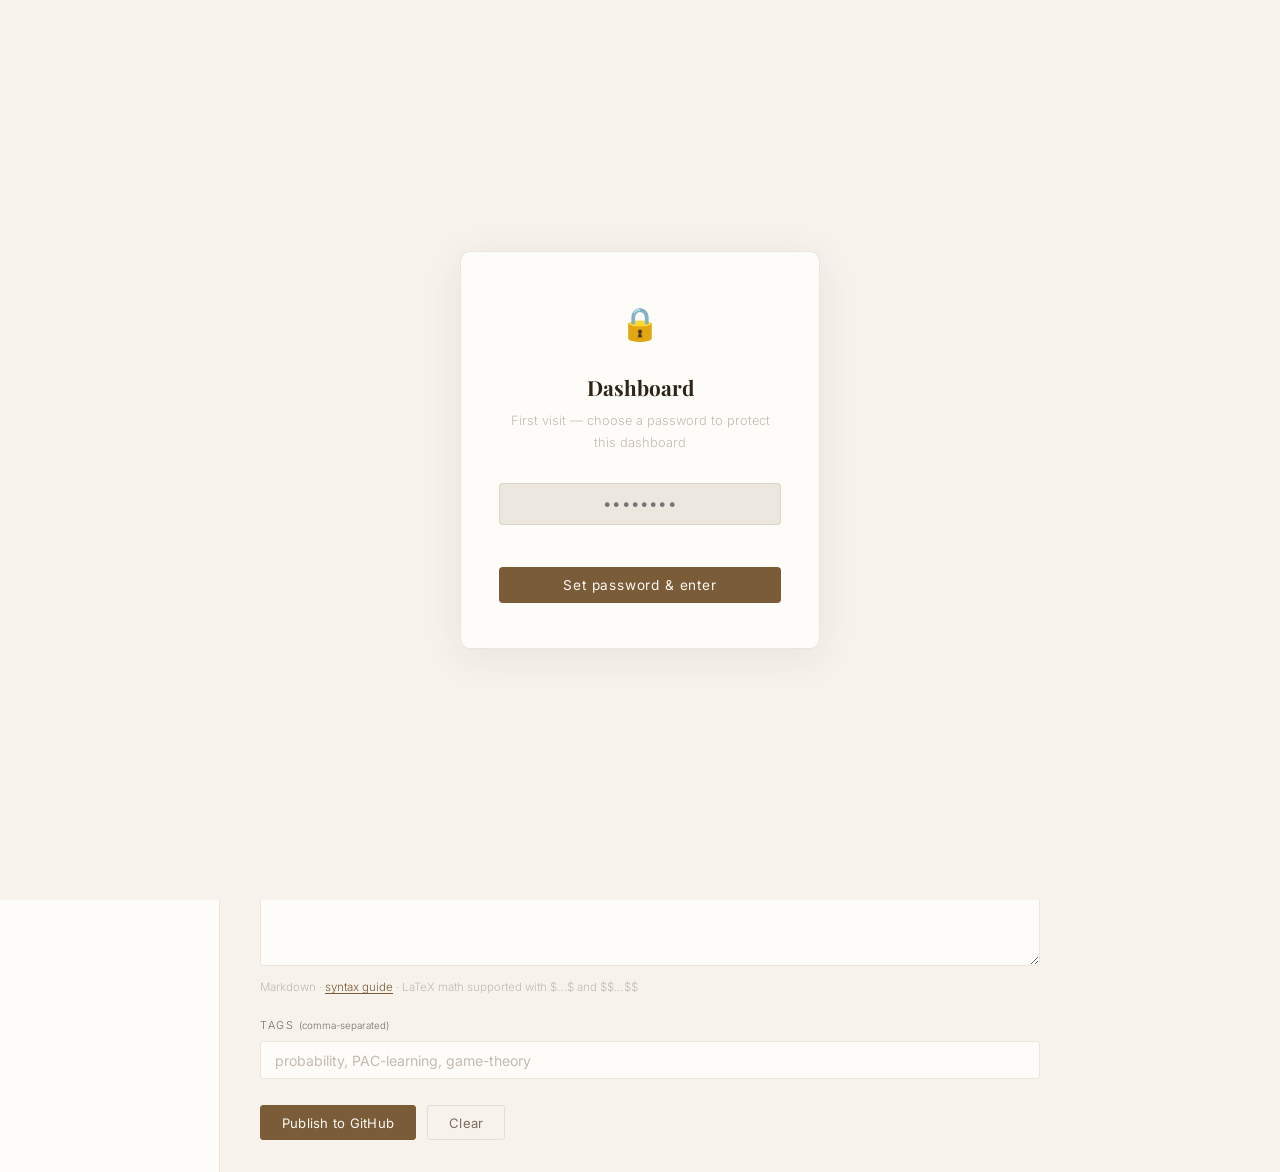
==== dashboard.html @ 89098803 "Structure" ====
<!DOCTYPE html>
<html lang="en">
<head>
  <meta charset="UTF-8"/>
  <meta name="viewport" content="width=device-width, initial-scale=1.0"/>
  <title>Dashboard — Jennifer Nguyen</title>
  <link rel="preconnect" href="https://fonts.googleapis.com"/>
  <link href="https://fonts.googleapis.com/css2?family=Playfair+Display:ital,wght@0,400;0,600;0,700;1,400&family=Inter:wght@300;400;500&family=JetBrains+Mono:wght@400;500&display=swap" rel="stylesheet"/>
  <style>
    :root {
      --bg:       #F7F3EC;
      --bg-alt:   #EDE8DF;
      --card:     #FEFCF8;
      --accent:   #7A5C38;
      --accent2:  #B8832A;
      --ink:      #2C2416;
      --muted:    #7A6E62;
      --faint:    #C4BAB0;
      --border:   rgba(122,92,56,0.14);
      --border-hi:rgba(122,92,56,0.32);
      --green:    #4A7C59;
      --red:      #9B3A3A;
      --shadow:   rgba(44,36,22,0.07);
    }

    *,*::before,*::after{box-sizing:border-box;margin:0;padding:0}
    html{scroll-behavior:smooth}
    body{background:var(--bg);color:var(--ink);font-family:'Inter',sans-serif;font-weight:300;line-height:1.7;min-height:100vh;-webkit-font-smoothing:antialiased}
    a{color:inherit;text-decoration:none}
    button{cursor:pointer;font-family:inherit}

    /* ── TOP BAR ── */
    .topbar{
      position:sticky;top:0;z-index:100;
      display:flex;align-items:center;justify-content:space-between;
      padding:.9rem 2rem;
      background:rgba(247,243,236,.95);backdrop-filter:blur(12px);
      border-bottom:1px solid var(--border);
    }
    .topbar-left{display:flex;align-items:center;gap:1.2rem}
    .topbar-logo{font-family:'Playfair Display',serif;font-size:1rem;color:var(--accent)}
    .topbar-badge{font-size:.65rem;letter-spacing:.12em;text-transform:uppercase;background:var(--bg-alt);color:var(--muted);padding:.2rem .6rem;border-radius:20px;border:1px solid var(--border)}
    .topbar-right{display:flex;align-items:center;gap:.8rem}
    .topbar-site-link{font-size:.75rem;color:var(--muted);letter-spacing:.06em;display:flex;align-items:center;gap:.35rem;transition:color .18s}
    .topbar-site-link:hover{color:var(--accent)}

    /* ── LAYOUT ── */
    .layout{display:grid;grid-template-columns:220px 1fr;min-height:calc(100vh - 53px)}

    /* ── SIDEBAR ── */
    .sidebar{border-right:1px solid var(--border);padding:1.5rem 1rem;display:flex;flex-direction:column;gap:.2rem;background:var(--card)}
    .sidebar-label{font-size:.62rem;letter-spacing:.18em;text-transform:uppercase;color:var(--faint);padding:.5rem .6rem .3rem;margin-top:.8rem}
    .sidebar-label:first-child{margin-top:0}
    .nav-btn{
      display:flex;align-items:center;gap:.7rem;
      padding:.55rem .75rem;border-radius:4px;
      font-size:.84rem;color:var(--muted);
      background:none;border:none;width:100%;text-align:left;
      transition:background .18s,color .18s;
    }
    .nav-btn:hover{background:var(--bg-alt);color:var(--ink)}
    .nav-btn.active{background:rgba(122,92,56,.1);color:var(--accent);font-weight:500}
    .nav-btn-icon{font-size:.95rem;width:1.1rem;text-align:center;flex-shrink:0}

    /* ── MAIN ── */
    .main{padding:2rem 2.5rem;max-width:860px}

    /* ── VIEWS ── */
    .view{display:none}
    .view.active{display:block}

    /* ── SECTION TITLES ── */
    .view-title{font-family:'Playfair Display',serif;font-size:1.4rem;color:var(--ink);margin-bottom:.4rem}
    .view-sub{font-size:.83rem;color:var(--muted);margin-bottom:2rem}

    /* ── GITHUB CONNECT ── */
    .connect-card{
      background:var(--card);border:1px solid var(--border);border-radius:8px;
      padding:2rem;max-width:520px;
    }
    .connect-status{
      display:flex;align-items:center;gap:.6rem;
      font-size:.82rem;margin-bottom:1.5rem;
      padding:.6rem .9rem;border-radius:4px;
      background:var(--bg-alt);border:1px solid var(--border);
    }
    .status-dot{width:7px;height:7px;border-radius:50%;flex-shrink:0}
    .status-dot.connected{background:var(--green)}
    .status-dot.disconnected{background:var(--faint)}
    .connect-steps{font-size:.8rem;color:var(--muted);line-height:1.9;margin-bottom:1.5rem}
    .connect-steps a{color:var(--accent);text-decoration:underline;text-underline-offset:2px}
    .connect-steps ol{padding-left:1.2rem}
    .connect-steps li{margin-bottom:.3rem}

    /* ── FORMS ── */
    .form-group{margin-bottom:1.2rem}
    .form-label{display:block;font-size:.68rem;letter-spacing:.14em;text-transform:uppercase;color:var(--muted);margin-bottom:.42rem}
    .form-input,.form-textarea,.form-select{
      width:100%;background:var(--card);border:1px solid var(--border);border-radius:4px;
      padding:.6rem .85rem;color:var(--ink);font-family:'Inter',sans-serif;font-size:.88rem;
      outline:none;transition:border-color .18s,box-shadow .18s;-webkit-appearance:none;
    }
    .form-input:focus,.form-textarea:focus,.form-select:focus{border-color:var(--accent);box-shadow:0 0 0 3px rgba(122,92,56,.09)}
    .form-input::placeholder,.form-textarea::placeholder{color:var(--faint)}
    .form-textarea{resize:vertical;min-height:260px;line-height:1.75;font-size:.88rem}
    .form-textarea.mono{font-family:'JetBrains Mono',monospace;font-size:.82rem}
    .form-row{display:grid;grid-template-columns:1fr 1fr;gap:1rem}
    .form-hint{font-size:.72rem;color:var(--faint);margin-top:.3rem;line-height:1.5}
    .form-hint a{color:var(--accent);text-decoration:underline;text-underline-offset:2px}
    .form-actions{display:flex;gap:.7rem;margin-top:1.6rem;align-items:center}

    /* ── BUTTONS ── */
    .btn{font-size:.82rem;padding:.55rem 1.3rem;border-radius:3px;letter-spacing:.02em;transition:all .18s;border:1px solid transparent;display:inline-flex;align-items:center;gap:.45rem}
    .btn-primary{background:var(--accent);color:#FDF9F4;border-color:var(--accent)}
    .btn-primary:hover{opacity:.86}
    .btn-primary:disabled{opacity:.45;cursor:not-allowed}
    .btn-ghost{background:none;color:var(--muted);border-color:var(--border)}
    .btn-ghost:hover{border-color:var(--accent);color:var(--accent)}
    .btn-danger{background:none;color:var(--red);border-color:rgba(155,58,58,.25)}
    .btn-danger:hover{background:rgba(155,58,58,.07)}
    .btn-sm{font-size:.72rem;padding:.28rem .65rem;border-radius:3px;border:1px solid var(--border);color:var(--muted);background:none;transition:all .18s}
    .btn-sm:hover{border-color:var(--accent);color:var(--accent)}
    .btn-sm.del:hover{border-color:var(--red);color:var(--red)}

    /* ── TOOLBAR (editor) ── */
    .editor-toolbar{
      display:flex;gap:.3rem;flex-wrap:wrap;
      padding:.6rem .8rem;background:var(--bg-alt);
      border:1px solid var(--border);border-bottom:none;
      border-radius:4px 4px 0 0;
    }
    .editor-toolbar + .form-textarea{border-radius:0 0 4px 4px}
    .tool-btn{
      font-size:.72rem;padding:.22rem .55rem;border-radius:3px;
      border:1px solid var(--border);color:var(--muted);background:var(--card);
      transition:all .15s;font-family:'JetBrains Mono',monospace;
    }
    .tool-btn:hover{border-color:var(--accent);color:var(--accent)}
    .tool-sep{width:1px;background:var(--border);margin:0 .2rem;align-self:stretch}

    /* ── PREVIEW ── */
    .preview-pane{
      background:var(--card);border:1px solid var(--border);border-radius:4px;
      padding:1.5rem 1.8rem;min-height:200px;
      font-size:.9rem;color:var(--muted);line-height:1.85;
      display:none;
    }
    .preview-pane.visible{display:block}
    .preview-pane h1,.preview-pane h2,.preview-pane h3{font-family:'Playfair Display',serif;color:var(--ink);margin:1.2rem 0 .5rem}
    .preview-pane h1{font-size:1.5rem}
    .preview-pane h2{font-size:1.2rem}
    .preview-pane h3{font-size:1rem}
    .preview-pane p{margin-bottom:.9rem}
    .preview-pane code{font-family:'JetBrains Mono',monospace;font-size:.8rem;background:var(--bg-alt);padding:.1rem .35rem;border-radius:3px;color:var(--ink)}
    .preview-pane pre{background:var(--bg-alt);padding:1rem;border-radius:4px;overflow-x:auto;margin-bottom:.9rem}
    .preview-pane pre code{background:none;padding:0}
    .preview-pane blockquote{border-left:3px solid var(--accent);padding-left:1rem;color:var(--muted);font-style:italic;margin-bottom:.9rem}
    .preview-pane strong{color:var(--ink);font-weight:500}
    .preview-pane em{font-style:italic}
    .preview-pane ul,.preview-pane ol{padding-left:1.4rem;margin-bottom:.9rem}
    .preview-pane li{margin-bottom:.3rem}
    .preview-pane a{color:var(--accent);text-decoration:underline;text-underline-offset:2px}
    .preview-tab-bar{display:flex;gap:.4rem;margin-bottom:0}
    .preview-tab{font-size:.73rem;padding:.3rem .8rem;border:1px solid var(--border);border-bottom:none;border-radius:3px 3px 0 0;color:var(--muted);background:var(--bg-alt);transition:all .15s}
    .preview-tab.active{background:var(--card);color:var(--accent);border-color:var(--border);border-bottom-color:var(--card)}

    /* ── POSTS LIST ── */
    .posts-list{display:flex;flex-direction:column;gap:0}
    .post-row{
      display:flex;align-items:center;gap:1rem;
      padding:1rem 0;border-bottom:1px solid var(--border);
    }
    .post-row:last-child{border-bottom:none}
    .post-info{flex:1;min-width:0}
    .post-row-title{font-size:.9rem;color:var(--ink);font-weight:400;white-space:nowrap;overflow:hidden;text-overflow:ellipsis;margin-bottom:.18rem}
    .post-row-meta{font-size:.7rem;color:var(--faint);display:flex;gap:.9rem;align-items:center}
    .post-row-cat{display:inline-block;font-size:.62rem;letter-spacing:.08em;text-transform:uppercase;padding:.1rem .45rem;border-radius:2px;border:1px solid var(--border);color:var(--accent2)}
    .post-row-actions{display:flex;gap:.4rem;flex-shrink:0}
    .post-empty{padding:3rem 0;color:var(--faint);font-style:italic;font-size:.88rem}

    /* ── STATUS / ALERTS ── */
    .alert{
      display:flex;align-items:flex-start;gap:.7rem;
      padding:.8rem 1rem;border-radius:4px;font-size:.82rem;line-height:1.5;
      margin-bottom:1.2rem;
    }
    .alert.success{background:rgba(74,124,89,.09);border:1px solid rgba(74,124,89,.25);color:var(--green)}
    .alert.error{background:rgba(155,58,58,.08);border:1px solid rgba(155,58,58,.22);color:var(--red)}
    .alert.info{background:rgba(122,92,56,.07);border:1px solid var(--border);color:var(--muted)}
    .alert-icon{flex-shrink:0;margin-top:.1rem}

    /* ── SPINNER ── */
    .spinner{
      width:14px;height:14px;border:2px solid rgba(255,255,255,.3);
      border-top-color:#FDF9F4;border-radius:50%;
      animation:spin .7s linear infinite;flex-shrink:0;
    }
    @keyframes spin{to{transform:rotate(360deg)}}

    /* ── SETTINGS ── */
    .settings-section{margin-bottom:2.5rem;padding-bottom:2.5rem;border-bottom:1px solid var(--border)}
    .settings-section:last-child{border-bottom:none}
    .settings-title{font-size:.75rem;letter-spacing:.16em;text-transform:uppercase;color:var(--accent2);margin-bottom:1.2rem}
    .token-display{
      display:flex;align-items:center;gap:.6rem;
      background:var(--bg-alt);border:1px solid var(--border);border-radius:4px;
      padding:.55rem .85rem;font-family:'JetBrains Mono',monospace;font-size:.78rem;color:var(--muted);
    }
    .token-display span{flex:1;overflow:hidden;text-overflow:ellipsis;white-space:nowrap}

    /* ── RESPONSIVE ── */
    @media(max-width:680px){
      .layout{grid-template-columns:1fr}
      .sidebar{display:flex;flex-direction:row;flex-wrap:wrap;border-right:none;border-bottom:1px solid var(--border);padding:.8rem}
      .sidebar-label{display:none}
      .main{padding:1.4rem}
      .form-row{grid-template-columns:1fr}
    }
    /* ── LOCK SCREEN ── */
    .lock-screen{
      position:fixed;inset:0;z-index:9999;
      background:var(--bg);
      display:flex;align-items:center;justify-content:center;
    }
    .lock-card{
      background:var(--card);border:1px solid var(--border);border-radius:10px;
      padding:2.8rem 2.4rem;width:100%;max-width:360px;text-align:center;
      box-shadow:0 8px 40px var(--shadow);
    }
    .lock-icon{font-size:2rem;margin-bottom:1.2rem}
    .lock-title{font-family:'Playfair Display',serif;font-size:1.3rem;color:var(--ink);margin-bottom:.3rem}
    .lock-sub{font-size:.8rem;color:var(--faint);margin-bottom:1.8rem}
    .lock-input{
      width:100%;background:var(--bg-alt);border:1px solid var(--border);border-radius:4px;
      padding:.65rem 1rem;color:var(--ink);font-family:'Inter',sans-serif;font-size:.95rem;
      outline:none;text-align:center;letter-spacing:.08em;transition:border-color .18s,box-shadow .18s;
      margin-bottom:1rem;
    }
    .lock-input:focus{border-color:var(--accent);box-shadow:0 0 0 3px rgba(122,92,56,.09)}
    .lock-input.shake{animation:shake .35s ease}
    .lock-error{font-size:.75rem;color:var(--red);margin-bottom:.8rem;min-height:1.1em}
    .lock-btn{
      width:100%;padding:.65rem;background:var(--accent);color:#FDF9F4;
      border:none;border-radius:4px;font-size:.85rem;letter-spacing:.06em;
      font-family:'Inter',sans-serif;cursor:pointer;transition:opacity .18s;
    }
    .lock-btn:hover{opacity:.86}
    @keyframes shake{0%,100%{transform:translateX(0)}20%{transform:translateX(-8px)}40%{transform:translateX(8px)}60%{transform:translateX(-5px)}80%{transform:translateX(5px)}}
  </style>
</head>
<body>

<!-- LOCK SCREEN -->
<div class="lock-screen" id="lock-screen">
  <div class="lock-card">
    <div class="lock-icon">🔒</div>
    <h1 class="lock-title">Dashboard</h1>
    <p class="lock-sub">Enter your password to continue</p>
    <input class="lock-input" type="password" id="lock-input" placeholder="••••••••" autocomplete="current-password" maxlength="64"/>
    <div class="lock-error" id="lock-error"></div>
    <button class="lock-btn" id="lock-btn">Unlock</button>
  </div>
</div>
<header class="topbar">
  <div class="topbar-left">
    <span class="topbar-logo">Jennifer Nguyen</span>
    <span class="topbar-badge">Dashboard</span>
  </div>
  <div class="topbar-right">
    <a class="topbar-site-link" href="index.html">
      <svg width="13" height="13" viewBox="0 0 24 24" fill="none" stroke="currentColor" stroke-width="2" stroke-linecap="round" stroke-linejoin="round"><path d="M18 13v6a2 2 0 0 1-2 2H5a2 2 0 0 1-2-2V8a2 2 0 0 1 2-2h6"/><polyline points="15 3 21 3 21 9"/><line x1="10" y1="14" x2="21" y2="3"/></svg>
      View site
    </a>
    <div id="topbar-status" style="font-size:.75rem;color:var(--faint)">Not connected</div>
    <button onclick="lockDashboard()" style="font-size:.72rem;padding:.3rem .75rem;border:1px solid var(--border);border-radius:3px;background:none;color:var(--muted);cursor:pointer;transition:all .18s" onmouseover="this.style.color='var(--accent)';this.style.borderColor='var(--accent)'" onmouseout="this.style.color='var(--muted)';this.style.borderColor='var(--border)'">🔒 Lock</button>
  </div>
</header>

<div class="layout">

  <!-- SIDEBAR -->
  <aside class="sidebar">
    <span class="sidebar-label">Content</span>
    <button class="nav-btn active" data-view="write">
      <span class="nav-btn-icon">✏️</span> New post
    </button>
    <button class="nav-btn" data-view="posts">
      <span class="nav-btn-icon">📂</span> All posts
    </button>
    <span class="sidebar-label">Setup</span>
    <button class="nav-btn" data-view="connect">
      <span class="nav-btn-icon">🔗</span> GitHub
    </button>
    <button class="nav-btn" data-view="settings">
      <span class="nav-btn-icon">⚙️</span> Settings
    </button>
  </aside>

  <!-- MAIN -->
  <main class="main">

    <!-- ── VIEW: WRITE ── -->
    <div class="view active" id="view-write">
      <h1 class="view-title">New post</h1>
      <p class="view-sub">Write your post below. It will be saved as a Markdown file in your GitHub repo.</p>

      <div id="write-alert"></div>

      <form id="write-form" novalidate>
        <div class="form-row">
          <div class="form-group">
            <label class="form-label" for="p-category">Section</label>
            <select class="form-select" name="category" id="p-category">
              <option value="stories">Personal Stories</option>
              <option value="math">Pure Math</option>
              <option value="research">AI Research</option>
              <option value="achievements">Achievements</option>
              <option value="scholarships">Scholarships</option>
              <option value="publications">Publications</option>
            </select>
          </div>
          <div class="form-group">
            <label class="form-label" for="p-date">Date</label>
            <input class="form-input" type="date" name="date" id="p-date"/>
          </div>
        </div>

        <div class="form-group">
          <label class="form-label" for="p-title">Title *</label>
          <input class="form-input" type="text" name="title" id="p-title" placeholder="e.g. On the Sample Complexity of PAC Learning" required/>
        </div>

        <div class="form-group">
          <label class="form-label" for="p-excerpt">Summary <span style="font-weight:300;text-transform:none;letter-spacing:0;font-size:.9em">(optional — shown as preview)</span></label>
          <input class="form-input" type="text" name="excerpt" id="p-excerpt" placeholder="One sentence that captures the post"/>
        </div>

        <div class="form-group">
          <label class="form-label">Content * <span style="font-weight:300;text-transform:none;letter-spacing:0;font-size:.9em">— Markdown supported</span></label>
          <div class="preview-tab-bar">
            <button type="button" class="preview-tab active" id="tab-write">Write</button>
            <button type="button" class="preview-tab" id="tab-preview">Preview</button>
          </div>
          <div class="editor-toolbar" id="editor-toolbar">
            <button type="button" class="tool-btn" data-wrap="**" title="Bold">B</button>
            <button type="button" class="tool-btn" data-wrap="*" title="Italic"><em>i</em></button>
            <button type="button" class="tool-btn" data-prefix="## " title="Heading">H2</button>
            <button type="button" class="tool-btn" data-prefix="### " title="Heading 3">H3</button>
            <div class="tool-sep"></div>
            <button type="button" class="tool-btn" data-prefix="- " title="List">— list</button>
            <button type="button" class="tool-btn" data-prefix="> " title="Quote">" quote</button>
            <button type="button" class="tool-btn" data-wrap="`" title="Inline code">` code</button>
            <button type="button" class="tool-btn" data-block="```\n" data-blockend="\n```" title="Code block">``` block</button>
            <div class="tool-sep"></div>
            <button type="button" class="tool-btn" data-insert="$$\n\n$$" title="Math block">∑ math</button>
          </div>
          <textarea class="form-textarea mono" name="body" id="p-body" rows="18"
            placeholder="Write in Markdown. Use ## for headings, **bold**, *italic*, `code`, > blockquote.

For math: use $inline$ or $$block$$ (LaTeX)."></textarea>
          <div class="preview-pane" id="preview-pane"></div>
          <p class="form-hint">Markdown · <a href="https://www.markdownguide.org/basic-syntax/" target="_blank" rel="noopener">syntax guide</a> · LaTeX math supported with $…$ and $$…$$</p>
        </div>

        <div class="form-group">
          <label class="form-label" for="p-tags">Tags <span style="font-weight:300;text-transform:none;letter-spacing:0;font-size:.9em">(comma-separated)</span></label>
          <input class="form-input" type="text" name="tags" id="p-tags" placeholder="probability, PAC-learning, game-theory"/>
        </div>

        <div class="form-actions">
          <button type="submit" class="btn btn-primary" id="publish-btn">
            Publish to GitHub
          </button>
          <button type="reset" class="btn btn-ghost">Clear</button>
          <span id="publish-status" style="font-size:.78rem;color:var(--muted)"></span>
        </div>
      </form>
    </div>

    <!-- ── VIEW: POSTS ── -->
    <div class="view" id="view-posts">
      <h1 class="view-title">All posts</h1>
      <p class="view-sub">Posts saved in your GitHub repo. Click a title to edit.</p>
      <div id="posts-alert"></div>
      <div style="display:flex;justify-content:space-between;align-items:center;margin-bottom:1.2rem">
        <select class="form-select" id="filter-cat" style="width:auto;min-width:180px">
          <option value="">All sections</option>
          <option value="stories">Personal Stories</option>
          <option value="math">Pure Math</option>
          <option value="research">AI Research</option>
          <option value="achievements">Achievements</option>
          <option value="scholarships">Scholarships</option>
          <option value="publications">Publications</option>
        </select>
        <button class="btn btn-ghost" id="refresh-btn" style="font-size:.75rem">↺ Refresh</button>
      </div>
      <div class="posts-list" id="posts-list">
        <p class="post-empty">Connect to GitHub first, then your posts will appear here.</p>
      </div>
    </div>

    <!-- ── VIEW: CONNECT ── -->
    <div class="view" id="view-connect">
      <h1 class="view-title">Connect GitHub</h1>
      <p class="view-sub">Your posts will be saved as Markdown files in your repo. This only needs to be set up once.</p>

      <div id="connect-alert"></div>

      <div class="connect-card">
        <div class="connect-status">
          <span class="status-dot" id="status-dot"></span>
          <span id="status-text">Not connected</span>
        </div>

        <div class="connect-steps">
          <ol>
            <li>Go to <a href="https://github.com/settings/tokens/new" target="_blank" rel="noopener">github.com/settings/tokens/new</a></li>
            <li>Name it <strong>portfolio-dashboard</strong></li>
            <li>Set expiration to <strong>No expiration</strong></li>
            <li>Check the <strong>repo</strong> scope (full control)</li>
            <li>Click <strong>Generate token</strong> and paste it below</li>
          </ol>
        </div>

        <form id="connect-form" novalidate>
          <div class="form-group">
            <label class="form-label" for="gh-token">Personal Access Token</label>
            <input class="form-input" type="password" id="gh-token" placeholder="ghp_xxxxxxxxxxxxxxxxxxxx" autocomplete="off"/>
            <p class="form-hint">Stored only in your browser's localStorage. Never shared.</p>
          </div>
          <div class="form-group">
            <label class="form-label" for="gh-owner">GitHub Username</label>
            <input class="form-input" type="text" id="gh-owner" placeholder="yourusername"/>
          </div>
          <div class="form-group">
            <label class="form-label" for="gh-repo">Repository Name</label>
            <input class="form-input" type="text" id="gh-repo" placeholder="yourusername.github.io"/>
            <p class="form-hint">The repo where your site lives.</p>
          </div>
          <div class="form-actions">
            <button type="submit" class="btn btn-primary" id="connect-btn">Save &amp; verify</button>
            <button type="button" class="btn btn-danger" id="disconnect-btn" style="display:none">Disconnect</button>
          </div>
        </form>
      </div>
    </div>

    <!-- ── VIEW: SETTINGS ── -->
    <div class="view" id="view-settings">
      <h1 class="view-title">Settings</h1>
      <p class="view-sub">Manage your profile and site preferences.</p>

      <div class="settings-section">
        <p class="settings-title">Profile</p>
        <form id="profile-form" novalidate>
          <div class="form-group">
            <label class="form-label" for="s-name">Name</label>
            <input class="form-input" type="text" name="name" id="s-name" placeholder="Jennifer Nguyen"/>
          </div>
          <div class="form-group">
            <label class="form-label" for="s-tagline">Tagline</label>
            <input class="form-input" type="text" name="tagline" id="s-tagline" placeholder="Computer Science · Mathematics · AI Research"/>
          </div>
          <div class="form-group">
            <label class="form-label" for="s-bio">Bio</label>
            <textarea class="form-textarea" name="bio" id="s-bio" rows="3" style="min-height:80px" placeholder="Short intro shown on the homepage."></textarea>
          </div>
          <div class="form-group">
            <label class="form-label" for="s-photo">Profile photo URL</label>
            <input class="form-input" type="url" name="photoUrl" id="s-photo" placeholder="https://raw.githubusercontent.com/you/repo/main/photo.jpg"/>
            <p class="form-hint">Upload an image to your GitHub repo and paste the raw URL here.</p>
          </div>
          <div class="form-group">
            <label class="form-label" for="s-email">Email</label>
            <input class="form-input" type="email" name="email" id="s-email" placeholder="you@example.com"/>
          </div>
          <div class="form-group">
            <label class="form-label" for="s-github">GitHub username</label>
            <input class="form-input" type="text" name="github" id="s-github" placeholder="yourusername"/>
          </div>
          <div class="form-group">
            <label class="form-label" for="s-linkedin">LinkedIn username</label>
            <input class="form-input" type="text" name="linkedin" id="s-linkedin" placeholder="yourusername"/>
          </div>
          <div class="form-actions">
            <button type="submit" class="btn btn-primary">Save profile</button>
            <span id="profile-saved" style="font-size:.78rem;color:var(--green);display:none">✓ Saved</span>
          </div>
        </form>
      </div>

      <div class="settings-section">
        <p class="settings-title">Change Password</p>
        <div class="form-group">
          <label class="form-label" for="pw-current">Current password</label>
          <input class="form-input" type="password" id="pw-current" placeholder="••••••••" autocomplete="current-password"/>
        </div>
        <div class="form-group">
          <label class="form-label" for="pw-new">New password</label>
          <input class="form-input" type="password" id="pw-new" placeholder="••••••••" autocomplete="new-password"/>
          <p class="form-hint">Minimum 6 characters.</p>
        </div>
        <div style="font-size:.75rem;color:var(--red);min-height:1.2em;margin-bottom:.8rem" id="pw-error"></div>
        <button type="button" class="btn btn-ghost" onclick="changePassword()">Update password</button>
      </div>
    </div>

  </main>
</div>

<script>
/* ═══════════════════════════════════════════
   LOCK SCREEN
   Password is hashed with SHA-256 and stored in localStorage.
   First visit: any password you enter SETS it.
   After that: must match.
═══════════════════════════════════════════ */
const LOCK_KEY = 'jn_dashboard_pw';

async function sha256(str) {
  const buf = await crypto.subtle.digest('SHA-256', new TextEncoder().encode(str));
  return Array.from(new Uint8Array(buf)).map(b => b.toString(16).padStart(2,'0')).join('');
}

async function checkLock() {
  const stored = localStorage.getItem(LOCK_KEY);
  if (!stored) {
    // First time: show "set password" hint
    document.querySelector('.lock-sub').textContent = 'First visit — choose a password to protect this dashboard';
    document.getElementById('lock-btn').textContent = 'Set password & enter';
  }
}

async function tryUnlock() {
  const val    = document.getElementById('lock-input').value;
  const errEl  = document.getElementById('lock-error');
  const input  = document.getElementById('lock-input');
  if (!val) { errEl.textContent = 'Please enter a password.'; return; }

  const hash   = await sha256(val);
  const stored = localStorage.getItem(LOCK_KEY);

  if (!stored) {
    // First time — save this as the password
    if (val.length < 6) { errEl.textContent = 'Choose at least 6 characters.'; shake(); return; }
    localStorage.setItem(LOCK_KEY, hash);
    unlock();
  } else if (hash === stored) {
    unlock();
  } else {
    errEl.textContent = 'Incorrect password.';
    shake();
    input.value = '';
    input.focus();
  }
}

function unlock() {
  const screen = document.getElementById('lock-screen');
  screen.style.opacity = '0';
  screen.style.transition = 'opacity .25s';
  setTimeout(() => screen.remove(), 260);
}

function shake() {
  const input = document.getElementById('lock-input');
  input.classList.remove('shake');
  void input.offsetWidth; // reflow
  input.classList.add('shake');
}

document.getElementById('lock-btn').addEventListener('click', tryUnlock);
document.getElementById('lock-input').addEventListener('keydown', e => { if (e.key === 'Enter') tryUnlock(); });
checkLock();

/* ═══════════════════════════════════════════
   STORAGE
═══════════════════════════════════════════ */
const GH_KEY      = 'jn_gh';
const PROFILE_KEY = 'jn_profile';

const loadGH      = () => { try { return JSON.parse(localStorage.getItem(GH_KEY)) || {}; } catch { return {}; } };
const saveGH      = v => localStorage.setItem(GH_KEY, JSON.stringify(v));
const loadProfile = () => { try { return JSON.parse(localStorage.getItem(PROFILE_KEY)) || {}; } catch { return {}; } };
const saveProfile = v => localStorage.setItem(PROFILE_KEY, JSON.stringify(v));

/* ═══════════════════════════════════════════
   GITHUB API
═══════════════════════════════════════════ */
function ghHeaders() {
  const { token } = loadGH();
  return { 'Authorization': `token ${token}`, 'Content-Type': 'application/json', 'Accept': 'application/vnd.github.v3+json' };
}

function ghBase() {
  const { owner, repo } = loadGH();
  return `https://api.github.com/repos/${owner}/${repo}`;
}

async function ghGet(path) {
  const r = await fetch(ghBase() + path, { headers: ghHeaders() });
  if (!r.ok) throw new Error(`GitHub ${r.status}: ${r.statusText}`);
  return r.json();
}

async function ghPut(path, body) {
  const r = await fetch(ghBase() + path, { method: 'PUT', headers: ghHeaders(), body: JSON.stringify(body) });
  if (!r.ok) { const e = await r.json(); throw new Error(e.message || `GitHub ${r.status}`); }
  return r.json();
}

async function ghDelete(path, body) {
  const r = await fetch(ghBase() + path, { method: 'DELETE', headers: ghHeaders(), body: JSON.stringify(body) });
  if (!r.ok) { const e = await r.json(); throw new Error(e.message || `GitHub ${r.status}`); }
  return r.json();
}

/* ═══════════════════════════════════════════
   FILE PATHS & SLUGS
═══════════════════════════════════════════ */
function slug(title) {
  return title.toLowerCase().replace(/[^a-z0-9\s-]/g,'').trim().replace(/\s+/g,'-').slice(0,60);
}

function postPath(category, title, date) {
  return `_posts/${category}/${date}-${slug(title)}.md`;
}

/* ═══════════════════════════════════════════
   MARKDOWN FRONT-MATTER
═══════════════════════════════════════════ */
function buildMarkdown({ title, excerpt, body, tags, category, date }) {
  const tagList = tags ? tags.split(',').map(t => t.trim()).filter(Boolean) : [];
  const fm = [
    '---',
    `title: "${title.replace(/"/g, '\\"')}"`,
    `date: ${date}`,
    `category: ${category}`,
    excerpt ? `excerpt: "${excerpt.replace(/"/g, '\\"')}"` : null,
    tagList.length ? `tags: [${tagList.map(t=>`"${t}"`).join(', ')}]` : null,
    '---',
    '',
  ].filter(t => t !== null).join('\n');
  return fm + body;
}

function parseFrontMatter(raw) {
  const match = raw.match(/^---\n([\s\S]*?)\n---\n?([\s\S]*)$/);
  if (!match) return { body: raw };
  const fm = {};
  match[1].split('\n').forEach(line => {
    const col = line.indexOf(':');
    if (col === -1) return;
    const key = line.slice(0, col).trim();
    let val = line.slice(col + 1).trim().replace(/^["']|["']$/g, '');
    fm[key] = val;
  });
  fm.body = match[2].trim();
  return fm;
}

/* ═══════════════════════════════════════════
   SIMPLE MARKDOWN RENDERER
═══════════════════════════════════════════ */
function renderMD(md) {
  let html = esc(md)
    // code blocks
    .replace(/```[\s\S]*?```/g, m => `<pre><code>${m.slice(3,-3).replace(/^[^\n]*\n/,'')}</code></pre>`)
    // inline code
    .replace(/`([^`]+)`/g, '<code>$1</code>')
    // headings
    .replace(/^### (.+)$/gm, '<h3>$1</h3>')
    .replace(/^## (.+)$/gm, '<h2>$1</h2>')
    .replace(/^# (.+)$/gm, '<h1>$1</h1>')
    // blockquote
    .replace(/^&gt; (.+)$/gm, '<blockquote>$1</blockquote>')
    // bold / italic
    .replace(/\*\*([^*]+)\*\*/g, '<strong>$1</strong>')
    .replace(/\*([^*]+)\*/g, '<em>$1</em>')
    // lists
    .replace(/^- (.+)$/gm, '<li>$1</li>')
    // links
    .replace(/\[([^\]]+)\]\(([^)]+)\)/g, '<a href="$2" target="_blank" rel="noopener">$1</a>')
    // paragraphs
    .replace(/\n\n+/g, '</p><p>')
    ;
  return '<p>' + html + '</p>';
}

function esc(s) { return String(s||'').replace(/&/g,'&amp;').replace(/</g,'&lt;').replace(/>/g,'&gt;'); }

/* ═══════════════════════════════════════════
   NAV / VIEW SWITCHING
═══════════════════════════════════════════ */
function switchView(name) {
  document.querySelectorAll('.view').forEach(v => v.classList.toggle('active', v.id === 'view-' + name));
  document.querySelectorAll('.nav-btn').forEach(b => b.classList.toggle('active', b.dataset.view === name));
  if (name === 'posts') loadPosts();
  if (name === 'connect') updateConnectUI();
  if (name === 'settings') fillProfile();
}

/* ═══════════════════════════════════════════
   GITHUB CONNECT VIEW
═══════════════════════════════════════════ */
function updateConnectUI() {
  const gh = loadGH();
  const connected = !!(gh.token && gh.owner && gh.repo);
  document.getElementById('status-dot').className = 'status-dot ' + (connected ? 'connected' : 'disconnected');
  document.getElementById('status-text').textContent = connected ? `Connected · ${gh.owner}/${gh.repo}` : 'Not connected';
  document.getElementById('topbar-status').textContent = connected ? `${gh.owner}/${gh.repo}` : 'Not connected';
  document.getElementById('disconnect-btn').style.display = connected ? 'inline-flex' : 'none';
  if (connected) {
    document.getElementById('gh-owner').value = gh.owner || '';
    document.getElementById('gh-repo').value  = gh.repo  || '';
  }
}

document.getElementById('connect-form').addEventListener('submit', async e => {
  e.preventDefault();
  const token = document.getElementById('gh-token').value.trim();
  const owner = document.getElementById('gh-owner').value.trim();
  const repo  = document.getElementById('gh-repo').value.trim();
  if (!token || !owner || !repo) { showAlert('connect-alert', 'error', 'All three fields are required.'); return; }

  const btn = document.getElementById('connect-btn');
  btn.innerHTML = '<span class="spinner"></span> Verifying…';
  btn.disabled = true;

  try {
    const r = await fetch(`https://api.github.com/repos/${owner}/${repo}`, {
      headers: { 'Authorization': `token ${token}`, 'Accept': 'application/vnd.github.v3+json' }
    });
    if (!r.ok) throw new Error('Could not access that repo. Check the token and repo name.');
    saveGH({ token, owner, repo });
    updateConnectUI();
    showAlert('connect-alert', 'success', `✓ Connected to ${owner}/${repo}. You can now publish posts.`);
  } catch (err) {
    showAlert('connect-alert', 'error', err.message);
  } finally {
    btn.innerHTML = 'Save &amp; verify';
    btn.disabled = false;
  }
});

document.getElementById('disconnect-btn').addEventListener('click', () => {
  if (!confirm('Disconnect GitHub? Your posts in the repo will remain.')) return;
  saveGH({});
  document.getElementById('gh-token').value = '';
  updateConnectUI();
  showAlert('connect-alert', 'info', 'Disconnected. Enter a new token to reconnect.');
});

/* ═══════════════════════════════════════════
   WRITE / PUBLISH
═══════════════════════════════════════════ */
document.getElementById('p-date').value = new Date().toISOString().slice(0,10);

document.getElementById('write-form').addEventListener('submit', async e => {
  e.preventDefault();
  const gh = loadGH();
  if (!gh.token) { showAlert('write-alert','error','Connect to GitHub first (sidebar → GitHub).'); return; }

  const title    = document.getElementById('p-title').value.trim();
  const category = document.getElementById('p-category').value;
  const date     = document.getElementById('p-date').value || new Date().toISOString().slice(0,10);
  const excerpt  = document.getElementById('p-excerpt').value.trim();
  const body     = document.getElementById('p-body').value.trim();
  const tags     = document.getElementById('p-tags').value.trim();

  if (!title) { showAlert('write-alert','error','Title is required.'); return; }
  if (!body)  { showAlert('write-alert','error','Content is required.'); return; }

  const btn = document.getElementById('publish-btn');
  btn.innerHTML = '<span class="spinner"></span> Publishing…';
  btn.disabled = true;
  document.getElementById('publish-status').textContent = '';

  try {
    const content = buildMarkdown({ title, excerpt, body, tags, category, date });
    const path    = postPath(category, title, date);
    const encoded = btoa(unescape(encodeURIComponent(content)));

    // check if file exists (for update)
    let sha;
    try { const existing = await ghGet('/contents/' + path); sha = existing.sha; } catch {}

    await ghPut('/contents/' + path, {
      message: sha ? `Update: ${title}` : `Add: ${title}`,
      content: encoded,
      ...(sha ? { sha } : {}),
    });

    showAlert('write-alert','success',`✓ Published! Saved to <code>_posts/${category}/${date}-${slug(title)}.md</code> in your repo.`);
    document.getElementById('write-form').reset();
    document.getElementById('p-date').value = new Date().toISOString().slice(0,10);
    document.getElementById('p-body').value = '';
  } catch (err) {
    showAlert('write-alert','error','Failed to publish: ' + err.message);
  } finally {
    btn.innerHTML = 'Publish to GitHub';
    btn.disabled = false;
  }
});

/* ═══════════════════════════════════════════
   LOAD & LIST POSTS
═══════════════════════════════════════════ */
let allPosts = [];

async function loadPosts() {
  const gh = loadGH();
  const list = document.getElementById('posts-list');
  if (!gh.token) { list.innerHTML = '<p class="post-empty">Connect to GitHub first.</p>'; return; }

  list.innerHTML = '<p class="post-empty" style="color:var(--faint)">Loading…</p>';

  try {
    const categories = ['stories','math','research','achievements','scholarships','publications'];
    const files = [];

    await Promise.all(categories.map(async cat => {
      try {
        const items = await ghGet(`/contents/_posts/${cat}`);
        items.filter(f => f.name.endsWith('.md')).forEach(f => files.push({ ...f, category: cat }));
      } catch {}
    }));

    allPosts = files.sort((a,b) => b.name.localeCompare(a.name));
    renderPostsList();
  } catch (err) {
    list.innerHTML = `<p class="post-empty" style="color:var(--red)">Error: ${err.message}</p>`;
  }
}

function renderPostsList() {
  const list  = document.getElementById('posts-list');
  const filter = document.getElementById('filter-cat').value;
  const posts  = filter ? allPosts.filter(p => p.category === filter) : allPosts;

  const CAT_LABELS = { stories:'Personal Stories', math:'Pure Math', research:'AI Research', achievements:'Achievements', scholarships:'Scholarships', publications:'Publications' };

  if (!posts.length) { list.innerHTML = '<p class="post-empty">No posts yet in this section.</p>'; return; }

  list.innerHTML = posts.map(p => {
    const nameParts = p.name.replace('.md','').split('-');
    const dateStr   = nameParts.slice(0,3).join('-');
    const titleStr  = nameParts.slice(3).join(' ');
    return `
    <div class="post-row" data-path="${p.path}" data-sha="${p.sha}" data-cat="${p.category}">
      <div class="post-info">
        <div class="post-row-title">${esc(titleStr || p.name)}</div>
        <div class="post-row-meta">
          <span class="post-row-cat">${CAT_LABELS[p.category]||p.category}</span>
          <span>${dateStr}</span>
        </div>
      </div>
      <div class="post-row-actions">
        <button class="btn-sm edit-btn" data-path="${p.path}" data-sha="${p.sha}" data-cat="${p.category}">Edit</button>
        <button class="btn-sm del del-btn" data-path="${p.path}" data-sha="${p.sha}" data-title="${esc(titleStr)}">Delete</button>
      </div>
    </div>`;
  }).join('');

  list.querySelectorAll('.edit-btn').forEach(btn => btn.addEventListener('click', () => loadForEdit(btn.dataset.path, btn.dataset.sha, btn.dataset.cat)));
  list.querySelectorAll('.del-btn').forEach(btn => btn.addEventListener('click', () => deletePost(btn.dataset.path, btn.dataset.sha, btn.dataset.title)));
}

document.getElementById('filter-cat').addEventListener('change', renderPostsList);
document.getElementById('refresh-btn').addEventListener('click', loadPosts);

/* ═══════════════════════════════════════════
   EDIT POST
═══════════════════════════════════════════ */
async function loadForEdit(path, sha, category) {
  switchView('write');
  document.getElementById('publish-status').textContent = 'Loading post…';

  try {
    const data    = await ghGet('/contents/' + path);
    const raw     = decodeURIComponent(escape(atob(data.content.replace(/\s/g,''))));
    const parsed  = parseFrontMatter(raw);

    document.getElementById('p-title').value    = parsed.title    || '';
    document.getElementById('p-category').value = parsed.category || category;
    document.getElementById('p-date').value     = parsed.date     || '';
    document.getElementById('p-excerpt').value  = parsed.excerpt  || '';
    document.getElementById('p-body').value     = parsed.body     || '';
    document.getElementById('p-tags').value     = parsed.tags ? parsed.tags.replace(/[\[\]"]/g,'') : '';

    // store sha & path for update
    document.getElementById('write-form').dataset.editPath = path;
    document.getElementById('write-form').dataset.editSha  = sha;
    document.getElementById('publish-status').textContent = '← Editing existing post';
    document.getElementById('publish-btn').textContent = 'Save changes';
    showAlert('write-alert','info','Editing an existing post. Publish will overwrite the file.');
  } catch (err) {
    document.getElementById('publish-status').textContent = '';
    showAlert('write-alert','error','Could not load post: ' + err.message);
  }
}

/* ═══════════════════════════════════════════
   DELETE POST
═══════════════════════════════════════════ */
async function deletePost(path, sha, title) {
  if (!confirm(`Delete "${title}"? This cannot be undone.`)) return;
  try {
    await ghDelete('/contents/' + path, { message: `Delete: ${title}`, sha });
    showAlert('posts-alert','success','✓ Post deleted.');
    loadPosts();
  } catch (err) {
    showAlert('posts-alert','error','Delete failed: ' + err.message);
  }
}

/* ═══════════════════════════════════════════
   MARKDOWN TOOLBAR
═══════════════════════════════════════════ */
document.querySelectorAll('.tool-btn').forEach(btn => {
  btn.addEventListener('click', () => {
    const ta    = document.getElementById('p-body');
    const start = ta.selectionStart;
    const end   = ta.selectionEnd;
    const sel   = ta.value.slice(start, end);

    let replacement;
    if (btn.dataset.wrap) {
      const w = btn.dataset.wrap;
      replacement = sel ? w + sel + w : w + 'text' + w;
    } else if (btn.dataset.prefix) {
      replacement = btn.dataset.prefix + (sel || 'text');
    } else if (btn.dataset.block) {
      replacement = btn.dataset.block + (sel || 'code here') + btn.dataset.blockend;
    } else if (btn.dataset.insert) {
      replacement = btn.dataset.insert;
    }

    ta.focus();
    document.execCommand('insertText', false, replacement);
  });
});

/* ═══════════════════════════════════════════
   PREVIEW TAB
═══════════════════════════════════════════ */
document.getElementById('tab-write').addEventListener('click', () => {
  document.getElementById('tab-write').classList.add('active');
  document.getElementById('tab-preview').classList.remove('active');
  document.getElementById('p-body').style.display = '';
  document.getElementById('editor-toolbar').style.display = '';
  document.getElementById('preview-pane').classList.remove('visible');
});

document.getElementById('tab-preview').addEventListener('click', () => {
  document.getElementById('tab-preview').classList.add('active');
  document.getElementById('tab-write').classList.remove('active');
  document.getElementById('p-body').style.display = 'none';
  document.getElementById('editor-toolbar').style.display = 'none';
  const pane = document.getElementById('preview-pane');
  pane.classList.add('visible');
  pane.innerHTML = renderMD(document.getElementById('p-body').value || '_Nothing to preview yet._');
});

/* ═══════════════════════════════════════════
   PROFILE SETTINGS
═══════════════════════════════════════════ */
function fillProfile() {
  const p = loadProfile();
  ['name','tagline','bio','photoUrl','email','github','linkedin'].forEach(k => {
    const el = document.getElementById('s-' + k.toLowerCase().replace('photourl','photo'));
    if (el) el.value = p[k] || '';
  });
  // map photoUrl manually
  const photoEl = document.getElementById('s-photo');
  if (photoEl) photoEl.value = p.photoUrl || '';
}

document.getElementById('profile-form').addEventListener('submit', e => {
  e.preventDefault();
  const fd = new FormData(e.target);
  const p  = {};
  // map form field names to profile keys
  const map = { name:'name', tagline:'tagline', bio:'bio', email:'email', github:'github', linkedin:'linkedin' };
  for (const [k,v] of fd.entries()) p[map[k]||k] = v.trim();
  p.photoUrl = document.getElementById('s-photo').value.trim();
  saveProfile(p);
  const saved = document.getElementById('profile-saved');
  saved.style.display = 'inline';
  setTimeout(() => saved.style.display = 'none', 2500);
});

/* ═══════════════════════════════════════════
   LOCK / CHANGE PASSWORD
═══════════════════════════════════════════ */
function lockDashboard() {
  location.reload();
}

async function changePassword() {
  const curr = document.getElementById('pw-current').value;
  const next  = document.getElementById('pw-new').value;
  const errEl = document.getElementById('pw-error');
  errEl.textContent = '';

  if (!curr || !next) { errEl.textContent = 'Fill in both fields.'; return; }
  if (next.length < 6) { errEl.textContent = 'New password must be at least 6 characters.'; return; }

  const currHash = await sha256(curr);
  const stored   = localStorage.getItem(LOCK_KEY);
  if (stored && currHash !== stored) { errEl.textContent = 'Current password is incorrect.'; return; }

  localStorage.setItem(LOCK_KEY, await sha256(next));
  document.getElementById('pw-current').value = '';
  document.getElementById('pw-new').value = '';
  errEl.style.color = 'var(--green)';
  errEl.textContent = '✓ Password changed.';
  setTimeout(() => { errEl.textContent=''; errEl.style.color='var(--red)'; }, 3000);
}

/* ═══════════════════════════════════════════
   ALERTS
═══════════════════════════════════════════ */
function showAlert(containerId, type, html) {
  const icons = { success:'✓', error:'✕', info:'ℹ' };
  const el = document.getElementById(containerId);
  if (!el) return;
  el.innerHTML = `<div class="alert ${type}"><span class="alert-icon">${icons[type]||''}</span><span>${html}</span></div>`;
  el.scrollIntoView({ behavior:'smooth', block:'nearest' });
  if (type === 'success') setTimeout(() => { if (el.querySelector('.alert.success')) el.innerHTML = ''; }, 6000);
}

/* ═══════════════════════════════════════════
   BOOT
═══════════════════════════════════════════ */
document.querySelectorAll('.nav-btn[data-view]').forEach(btn => {
  btn.addEventListener('click', () => switchView(btn.dataset.view));
});

updateConnectUI();
</script>
</body>
</html>
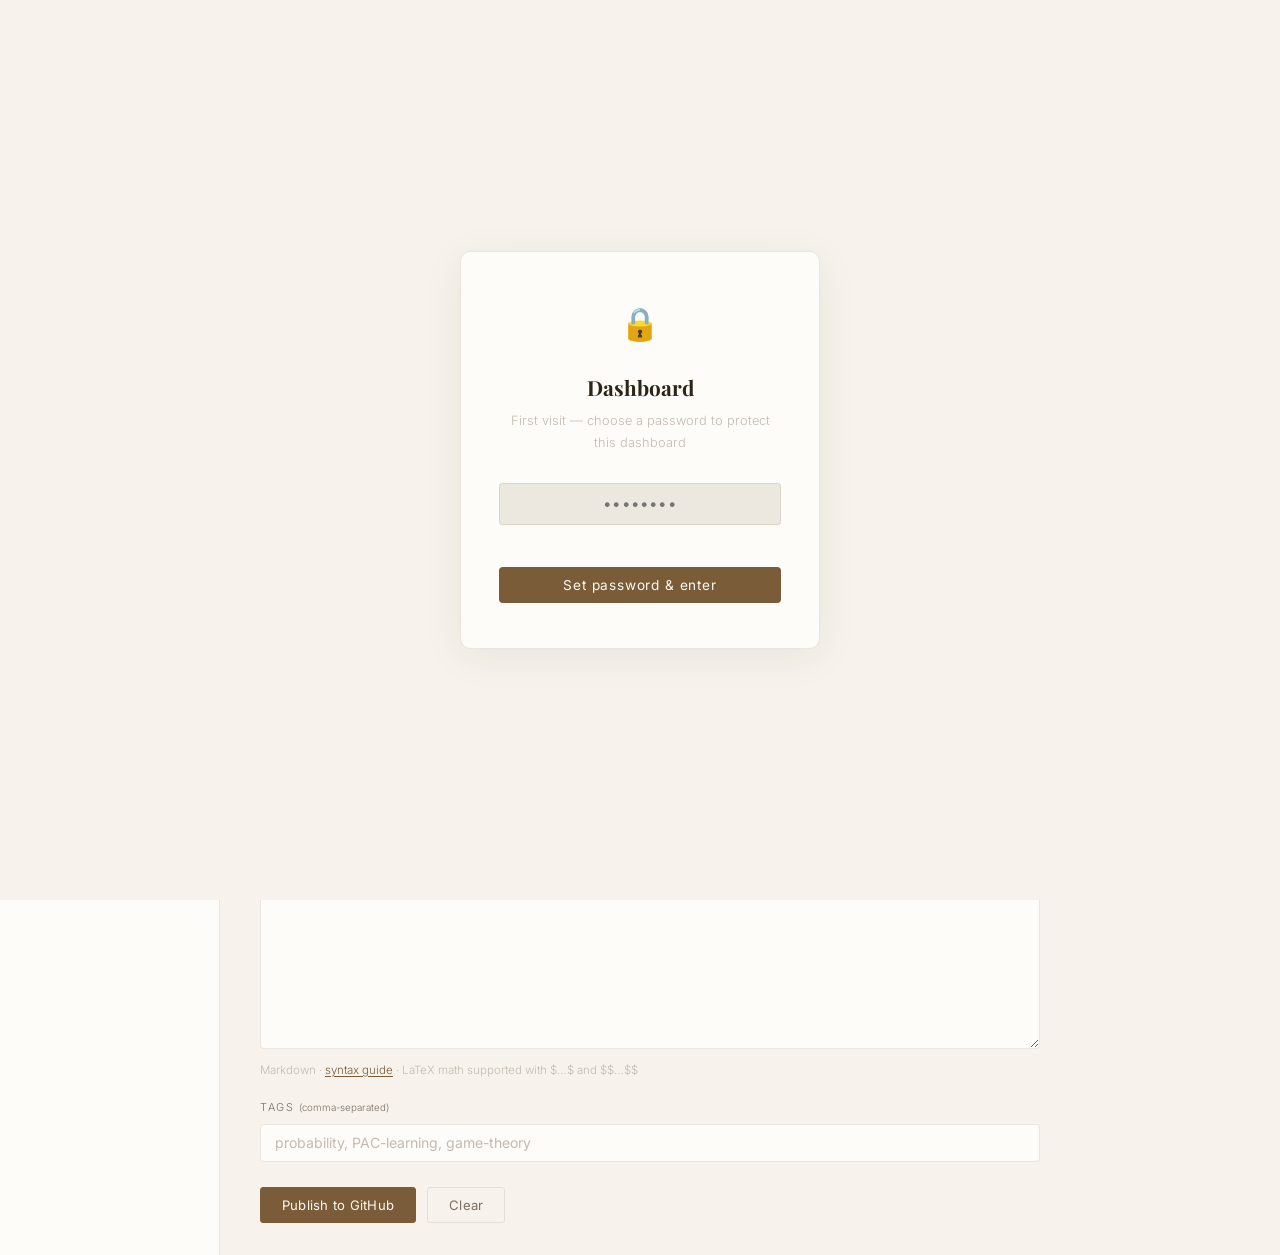
==== commit ae57af10: "Journey fixed" ====
--- a/dashboard.html
+++ b/dashboard.html
@@ -287,6 +287,9 @@
     <button class="nav-btn" data-view="posts">
       <span class="nav-btn-icon">📂</span> All posts
     </button>
+    <button class="nav-btn" data-view="journey">
+      <span class="nav-btn-icon">🗺</span> Journey
+    </button>
     <span class="sidebar-label">Setup</span>
     <button class="nav-btn" data-view="connect">
       <span class="nav-btn-icon">🔗</span> GitHub
@@ -319,6 +322,16 @@
               <option value="publications">Publications</option>
             </select>
           </div>
+          <div class="form-group">
+            <label class="form-label" for="p-lang">Language</label>
+            <select class="form-select" name="lang" id="p-lang">
+              <option value="en">🇬🇧 English</option>
+              <option value="vi">🇻🇳 Tiếng Việt</option>
+              <option value="both">Both / Cả hai</option>
+            </select>
+          </div>
+        </div>
+        <div class="form-row">
           <div class="form-group">
             <label class="form-label" for="p-date">Date</label>
             <input class="form-input" type="date" name="date" id="p-date"/>
@@ -375,6 +388,60 @@
           <span id="publish-status" style="font-size:.78rem;color:var(--muted)"></span>
         </div>
       </form>
+    </div>
+
+    <!-- ── VIEW: JOURNEY ── -->
+    <div class="view" id="view-journey">
+      <h1 class="view-title">Academic Journey</h1>
+      <p class="view-sub">Add, edit, and reorder your timeline entries. Changes appear live on the homepage.</p>
+
+      <div id="journey-alert"></div>
+
+      <div style="display:flex;justify-content:flex-end;margin-bottom:1.2rem">
+        <button class="btn btn-primary" id="add-entry-btn">+ Add entry</button>
+      </div>
+
+      <div id="entry-form-wrap" style="display:none;background:var(--card);border:1px solid var(--border);border-radius:6px;padding:1.5rem;margin-bottom:1.5rem">
+        <h3 style="font-family:'Playfair Display',serif;font-size:1rem;color:var(--ink);margin-bottom:1.2rem" id="entry-form-title">New entry</h3>
+        <form id="entry-form" novalidate>
+          <div class="form-row">
+            <div class="form-group">
+              <label class="form-label">Period *</label>
+              <input class="form-input" type="text" name="period" placeholder="e.g. 2022 – 2023 · Year 1" required/>
+            </div>
+            <div class="form-group">
+              <label class="form-label">Language</label>
+              <select class="form-select" name="lang">
+                <option value="en">🇬🇧 English</option>
+                <option value="vi">🇻🇳 Tiếng Việt</option>
+                <option value="both">Both / Cả hai</option>
+              </select>
+            </div>
+          </div>
+          <div class="form-group">
+            <label class="form-label">Tags</label>
+            <input class="form-input" type="text" name="tags" placeholder="GPA: X.X, Research, Python"/>
+          </div>
+          <div class="form-group">
+            <label class="form-label">Institution / Event *</label>
+            <input class="form-input" type="text" name="institution" placeholder="e.g. VNU University of Engineering and Technology" required/>
+          </div>
+          <div class="form-group">
+            <label class="form-label">Role / Subtitle</label>
+            <input class="form-input" type="text" name="role" placeholder="e.g. Bachelor of Computer Science · Year 2"/>
+          </div>
+          <div class="form-group">
+            <label class="form-label">Description</label>
+            <textarea class="form-textarea" name="desc" rows="4" style="min-height:90px" placeholder="What happened during this period? What did you learn or achieve?"></textarea>
+          </div>
+          <div class="form-actions">
+            <button type="submit" class="btn btn-primary" id="entry-submit-btn">Save entry</button>
+            <button type="button" class="btn btn-ghost" id="entry-cancel-btn">Cancel</button>
+          </div>
+        </form>
+      </div>
+
+      <div id="journey-entries-list"></div>
     </div>
 
     <!-- ── VIEW: POSTS ── -->
@@ -576,13 +643,38 @@
 /* ═══════════════════════════════════════════
    STORAGE
 ═══════════════════════════════════════════ */
-const GH_KEY      = 'jn_gh';
-const PROFILE_KEY = 'jn_profile';
-
-const loadGH      = () => { try { return JSON.parse(localStorage.getItem(GH_KEY)) || {}; } catch { return {}; } };
-const saveGH      = v => localStorage.setItem(GH_KEY, JSON.stringify(v));
-const loadProfile = () => { try { return JSON.parse(localStorage.getItem(PROFILE_KEY)) || {}; } catch { return {}; } };
-const saveProfile = v => localStorage.setItem(PROFILE_KEY, JSON.stringify(v));
+const GH_KEY = 'jn_gh';
+const LOCK_KEY_ONLY = 'jn_dashboard_pw'; /* only localStorage key left for content */
+
+const loadGH  = () => { try { return JSON.parse(localStorage.getItem(GH_KEY)) || {}; } catch { return {}; } };
+const saveGH  = v => localStorage.setItem(GH_KEY, JSON.stringify(v));
+
+/* save a JSON file to GitHub _data/ */
+async function saveDataFile(filename, data) {
+  const path = `_data/${filename}`;
+  const content = btoa(unescape(encodeURIComponent(JSON.stringify(data, null, 2))));
+  let sha;
+  try { const existing = await ghGet('/contents/' + path); sha = existing.sha; } catch {}
+  await ghPut('/contents/' + path, {
+    message: `Update ${filename}`,
+    content,
+    ...(sha ? { sha } : {}),
+  });
+}
+
+/* load a JSON file from GitHub _data/ */
+async function loadDataFile(filename) {
+  try {
+    const gh = loadGH();
+    const b = await getDefaultBranch();
+    const r = await fetch(
+      `https://raw.githubusercontent.com/${gh.owner}/${gh.repo}/${b}/_data/${filename}`,
+      gh.token ? { headers: { 'Authorization': `token ${gh.token}` } } : {}
+    );
+    if (!r.ok) return null;
+    return await r.json();
+  } catch { return null; }
+}
 
 /* ═══════════════════════════════════════════
    GITHUB API
@@ -629,13 +721,14 @@
 /* ═══════════════════════════════════════════
    MARKDOWN FRONT-MATTER
 ═══════════════════════════════════════════ */
-function buildMarkdown({ title, excerpt, body, tags, category, date }) {
+function buildMarkdown({ title, excerpt, body, tags, category, date, lang }) {
   const tagList = tags ? tags.split(',').map(t => t.trim()).filter(Boolean) : [];
   const fm = [
     '---',
     `title: "${title.replace(/"/g, '\\"')}"`,
     `date: ${date}`,
     `category: ${category}`,
+    `lang: ${lang||'en'}`,
     excerpt ? `excerpt: "${excerpt.replace(/"/g, '\\"')}"` : null,
     tagList.length ? `tags: [${tagList.map(t=>`"${t}"`).join(', ')}]` : null,
     '---',
@@ -698,6 +791,7 @@
   if (name === 'posts') loadPosts();
   if (name === 'connect') updateConnectUI();
   if (name === 'settings') fillProfile();
+  if (name === 'journey') { _journeyCache = null; renderJourneyEntries(); }
 }
 
 /* ═══════════════════════════════════════════
@@ -763,6 +857,7 @@
 
   const title    = document.getElementById('p-title').value.trim();
   const category = document.getElementById('p-category').value;
+  const lang     = document.getElementById('p-lang').value || 'en';
   const date     = document.getElementById('p-date').value || new Date().toISOString().slice(0,10);
   const excerpt  = document.getElementById('p-excerpt').value.trim();
   const body     = document.getElementById('p-body').value.trim();
@@ -777,7 +872,7 @@
   document.getElementById('publish-status').textContent = '';
 
   try {
-    const content = buildMarkdown({ title, excerpt, body, tags, category, date });
+    const content = buildMarkdown({ title, excerpt, body, tags, category, date, lang });
     const path    = postPath(category, title, date);
     const encoded = btoa(unescape(encodeURIComponent(content)));
 
@@ -965,29 +1060,174 @@
 /* ═══════════════════════════════════════════
    PROFILE SETTINGS
 ═══════════════════════════════════════════ */
-function fillProfile() {
-  const p = loadProfile();
-  ['name','tagline','bio','photoUrl','email','github','linkedin'].forEach(k => {
-    const el = document.getElementById('s-' + k.toLowerCase().replace('photourl','photo'));
+async function fillProfile() {
+  const p = await loadDataFile('profile.json') || {};
+  ['name','tagline','bio','email','github','linkedin'].forEach(k => {
+    const el = document.getElementById('s-' + k);
     if (el) el.value = p[k] || '';
   });
-  // map photoUrl manually
   const photoEl = document.getElementById('s-photo');
   if (photoEl) photoEl.value = p.photoUrl || '';
 }
 
-document.getElementById('profile-form').addEventListener('submit', e => {
+document.getElementById('profile-form').addEventListener('submit', async e => {
   e.preventDefault();
+  const gh = loadGH();
+  if (!gh.token) { alert('Connect GitHub first.'); return; }
   const fd = new FormData(e.target);
   const p  = {};
-  // map form field names to profile keys
   const map = { name:'name', tagline:'tagline', bio:'bio', email:'email', github:'github', linkedin:'linkedin' };
   for (const [k,v] of fd.entries()) p[map[k]||k] = v.trim();
   p.photoUrl = document.getElementById('s-photo').value.trim();
-  saveProfile(p);
-  const saved = document.getElementById('profile-saved');
-  saved.style.display = 'inline';
-  setTimeout(() => saved.style.display = 'none', 2500);
+  const btn = e.target.querySelector('[type="submit"]');
+  btn.textContent = 'Saving…'; btn.disabled = true;
+  try {
+    await saveDataFile('profile.json', p);
+    const saved = document.getElementById('profile-saved');
+    saved.style.display = 'inline';
+    setTimeout(() => saved.style.display = 'none', 2500);
+  } catch(err) { alert('Failed to save profile: ' + err.message); }
+  finally { btn.textContent = 'Save profile'; btn.disabled = false; }
+});
+
+/* ═══════════════════════════════════════════
+   JOURNEY MANAGEMENT (GitHub-backed)
+═══════════════════════════════════════════ */
+let _journeyCache = null;
+
+async function loadJourney() {
+  if (_journeyCache) return _journeyCache;
+  const data = await loadDataFile('journey.json');
+  _journeyCache = data || [];
+  return _journeyCache;
+}
+
+async function saveJourney(j) {
+  const gh = loadGH();
+  if (!gh.token) { alert('Connect GitHub first.'); return; }
+  _journeyCache = j;
+  await saveDataFile('journey.json', j);
+}
+function journeyId() { return 'j' + Date.now().toString(36); }
+
+async function renderJourneyEntries() {
+  const list = document.getElementById('journey-entries-list');
+  if (!list) return;
+  list.innerHTML = '<p style="color:var(--faint);font-size:.82rem;padding:.5rem 0">Loading…</p>';
+  const entries = await loadJourney();
+  if (!entries.length) { list.innerHTML = '<p style="color:var(--faint);font-style:italic;font-size:.85rem;padding:1rem 0">No entries yet. Click "+ Add entry" to start.</p>'; return; }
+  list.innerHTML = entries.map((e, i) => `
+    <div class="manage-row" data-jid="${e.id}">
+      <div class="manage-info">
+        <div class="manage-title">${escD(e.institution)}</div>
+        <div class="manage-sub">
+          <span>${escD(e.period)}</span>
+          ${e.role ? `<span>${escD(e.role)}</span>` : ''}
+        </div>
+      </div>
+      <div class="manage-actions" style="display:flex;gap:.4rem;align-items:center">
+        ${i > 0 ? `<button class="btn-sm" data-up="${e.id}" title="Move up">↑</button>` : ''}
+        ${i < entries.length-1 ? `<button class="btn-sm" data-down="${e.id}" title="Move down">↓</button>` : ''}
+        <button class="btn-sm" data-jedit="${e.id}">Edit</button>
+        <button class="btn-sm del" data-jdel="${e.id}">Delete</button>
+      </div>
+    </div>`).join('');
+
+  list.querySelectorAll('[data-up]').forEach(btn => {
+    btn.addEventListener('click', async () => {
+      const j = await loadJourney(); const i = j.findIndex(e => e.id === btn.dataset.up);
+      if (i > 0) { [j[i-1], j[i]] = [j[i], j[i-1]]; await saveJourney(j); renderJourneyEntries(); }
+    });
+  });
+  list.querySelectorAll('[data-down]').forEach(btn => {
+    btn.addEventListener('click', async () => {
+      const j = await loadJourney(); const i = j.findIndex(e => e.id === btn.dataset.down);
+      if (i < j.length-1) { [j[i], j[i+1]] = [j[i+1], j[i]]; await saveJourney(j); renderJourneyEntries(); }
+    });
+  });
+  list.querySelectorAll('[data-jedit]').forEach(btn => {
+    btn.addEventListener('click', async () => {
+      const j = await loadJourney();
+      const e = j.find(x => x.id === btn.dataset.jedit); if (!e) return;
+      const form = document.getElementById('entry-form');
+      form.dataset.editId = e.id;
+      form.querySelector('[name="period"]').value = e.period || '';
+      form.querySelector('[name="institution"]').value = e.institution || '';
+      form.querySelector('[name="role"]').value = e.role || '';
+      form.querySelector('[name="desc"]').value = e.desc || '';
+      form.querySelector('[name="tags"]').value = e.tags || '';
+      document.getElementById('entry-form-title').textContent = 'Edit entry';
+      document.getElementById('entry-submit-btn').textContent = 'Save changes';
+      document.getElementById('entry-form-wrap').style.display = 'block';
+      document.getElementById('entry-form-wrap').scrollIntoView({ behavior:'smooth', block:'nearest' });
+    });
+  });
+  list.querySelectorAll('[data-jdel]').forEach(btn => {
+    btn.addEventListener('click', async () => {
+      if (!confirm('Delete this entry?')) return;
+      const j = await loadJourney();
+      await saveJourney(j.filter(e => e.id !== btn.dataset.jdel));
+      _journeyCache = null;
+      renderJourneyEntries();
+      showJourneyAlert('success', 'Entry deleted.');
+    });
+  });
+}
+
+function showJourneyAlert(type, msg) {
+  const el = document.getElementById('journey-alert');
+  if (!el) return;
+  el.innerHTML = `<div class="alert ${type}" style="margin-bottom:1rem"><span>${msg}</span></div>`;
+  if (type === 'success') setTimeout(() => el.innerHTML = '', 3000);
+}
+
+function escD(s) { return String(s||'').replace(/&/g,'&amp;').replace(/</g,'&lt;').replace(/>/g,'&gt;'); }
+
+// Add entry button
+document.getElementById('add-entry-btn')?.addEventListener('click', () => {
+  const form = document.getElementById('entry-form');
+  form.reset(); delete form.dataset.editId;
+  document.getElementById('entry-form-title').textContent = 'New entry';
+  document.getElementById('entry-submit-btn').textContent = 'Save entry';
+  document.getElementById('entry-form-wrap').style.display = 'block';
+  document.getElementById('entry-form-wrap').scrollIntoView({ behavior:'smooth', block:'nearest' });
+});
+
+document.getElementById('entry-cancel-btn')?.addEventListener('click', () => {
+  document.getElementById('entry-form-wrap').style.display = 'none';
+  document.getElementById('entry-form').reset();
+});
+
+document.getElementById('entry-form')?.addEventListener('submit', async e => {
+  e.preventDefault();
+  const fd = new FormData(e.target);
+  const period = fd.get('period')?.trim();
+  const institution = fd.get('institution')?.trim();
+  if (!period || !institution) { showJourneyAlert('error', 'Period and Institution are required.'); return; }
+
+  const btn = document.getElementById('entry-submit-btn');
+  btn.textContent = 'Saving…'; btn.disabled = true;
+
+  try {
+    const j = await loadJourney();
+    const editId = e.target.dataset.editId;
+    if (editId) {
+      const i = j.findIndex(x => x.id === editId);
+      if (i !== -1) j[i] = { ...j[i], period, institution, role: fd.get('role')?.trim()||'', desc: fd.get('desc')?.trim()||'', tags: fd.get('tags')?.trim()||'', lang: fd.get('lang')||'en' };
+    } else {
+      j.push({ id: journeyId(), period, institution, role: fd.get('role')?.trim()||'', desc: fd.get('desc')?.trim()||'', tags: fd.get('tags')?.trim()||'', lang: fd.get('lang')||'en' });
+    }
+    await saveJourney(j);
+    _journeyCache = null;
+    renderJourneyEntries();
+    document.getElementById('entry-form-wrap').style.display = 'none';
+    e.target.reset();
+    showJourneyAlert('success', editId ? '✓ Entry updated.' : '✓ Entry added.');
+  } catch(err) {
+    showJourneyAlert('error', 'Failed to save: ' + err.message);
+  } finally {
+    btn.textContent = 'Save entry'; btn.disabled = false;
+  }
 });
 
 /* ═══════════════════════════════════════════
@@ -1040,4 +1280,4 @@
 updateConnectUI();
 </script>
 </body>
-</html>
+</html>
